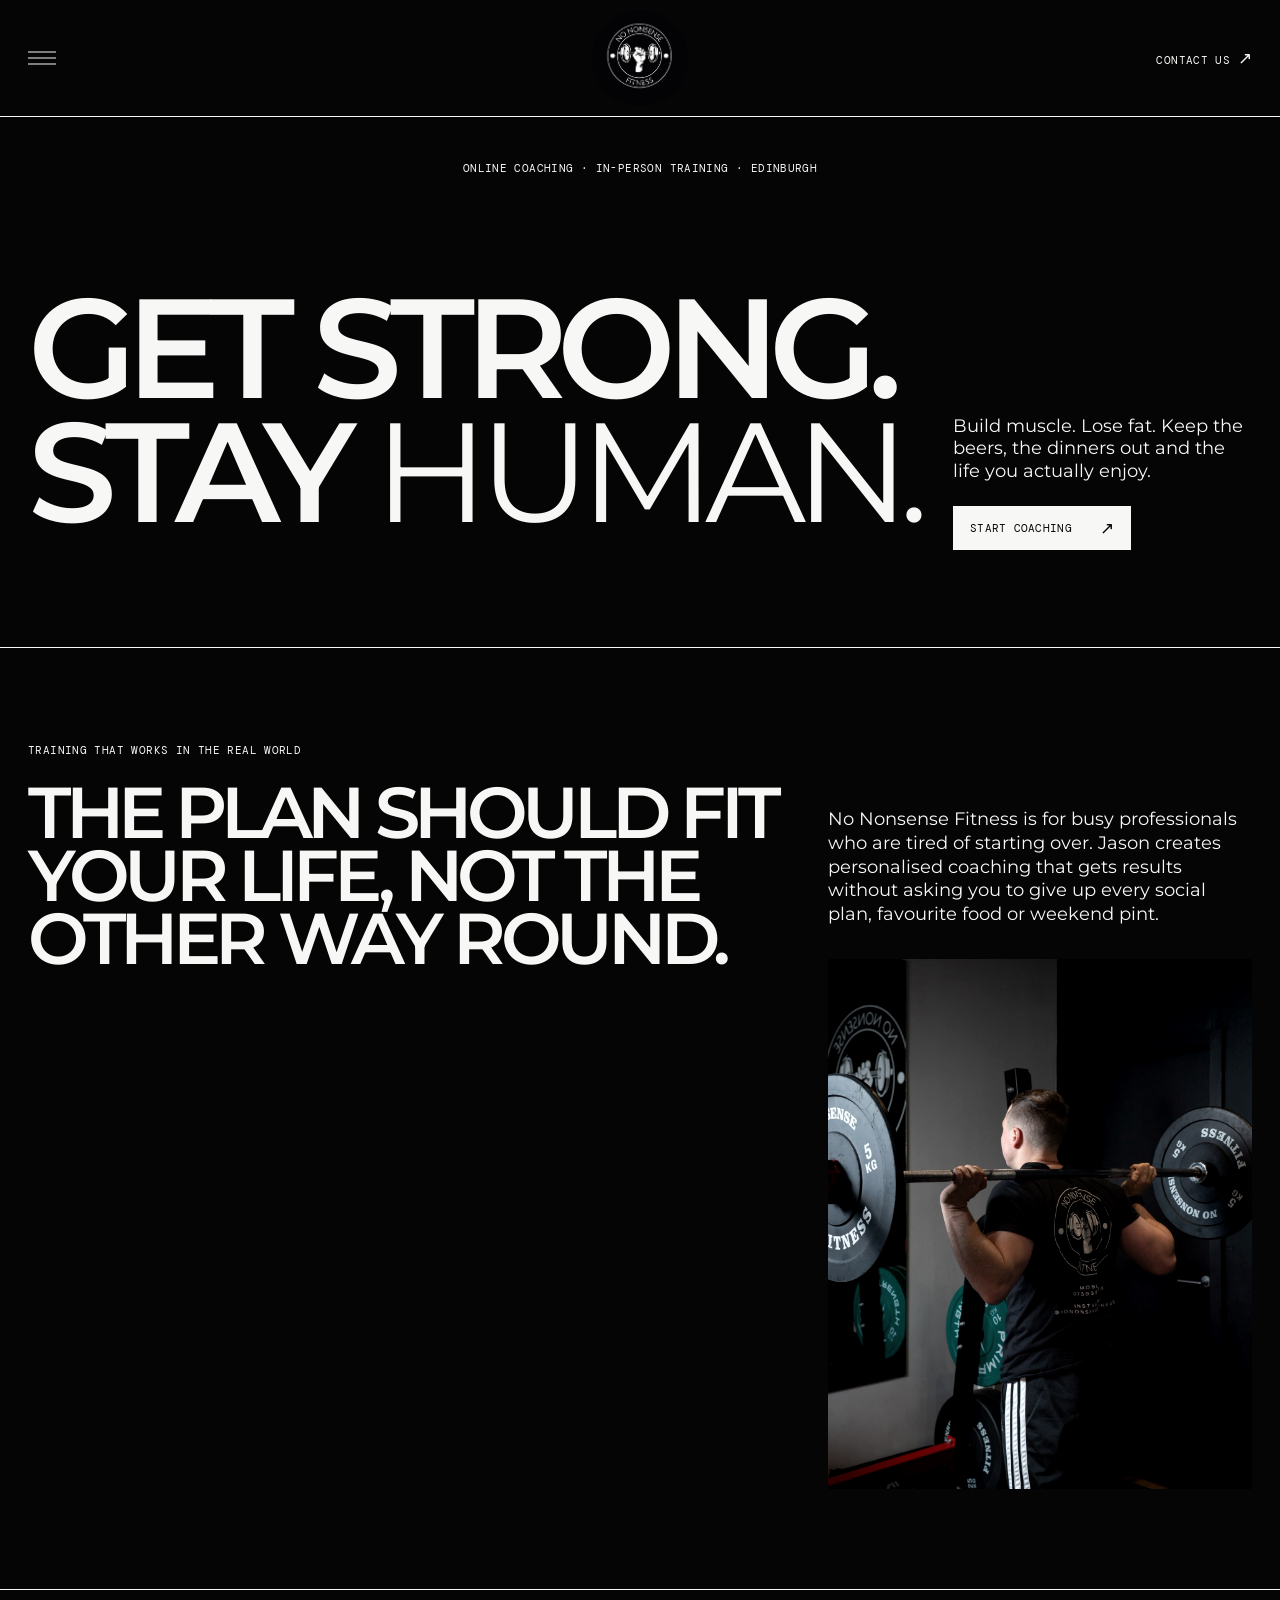
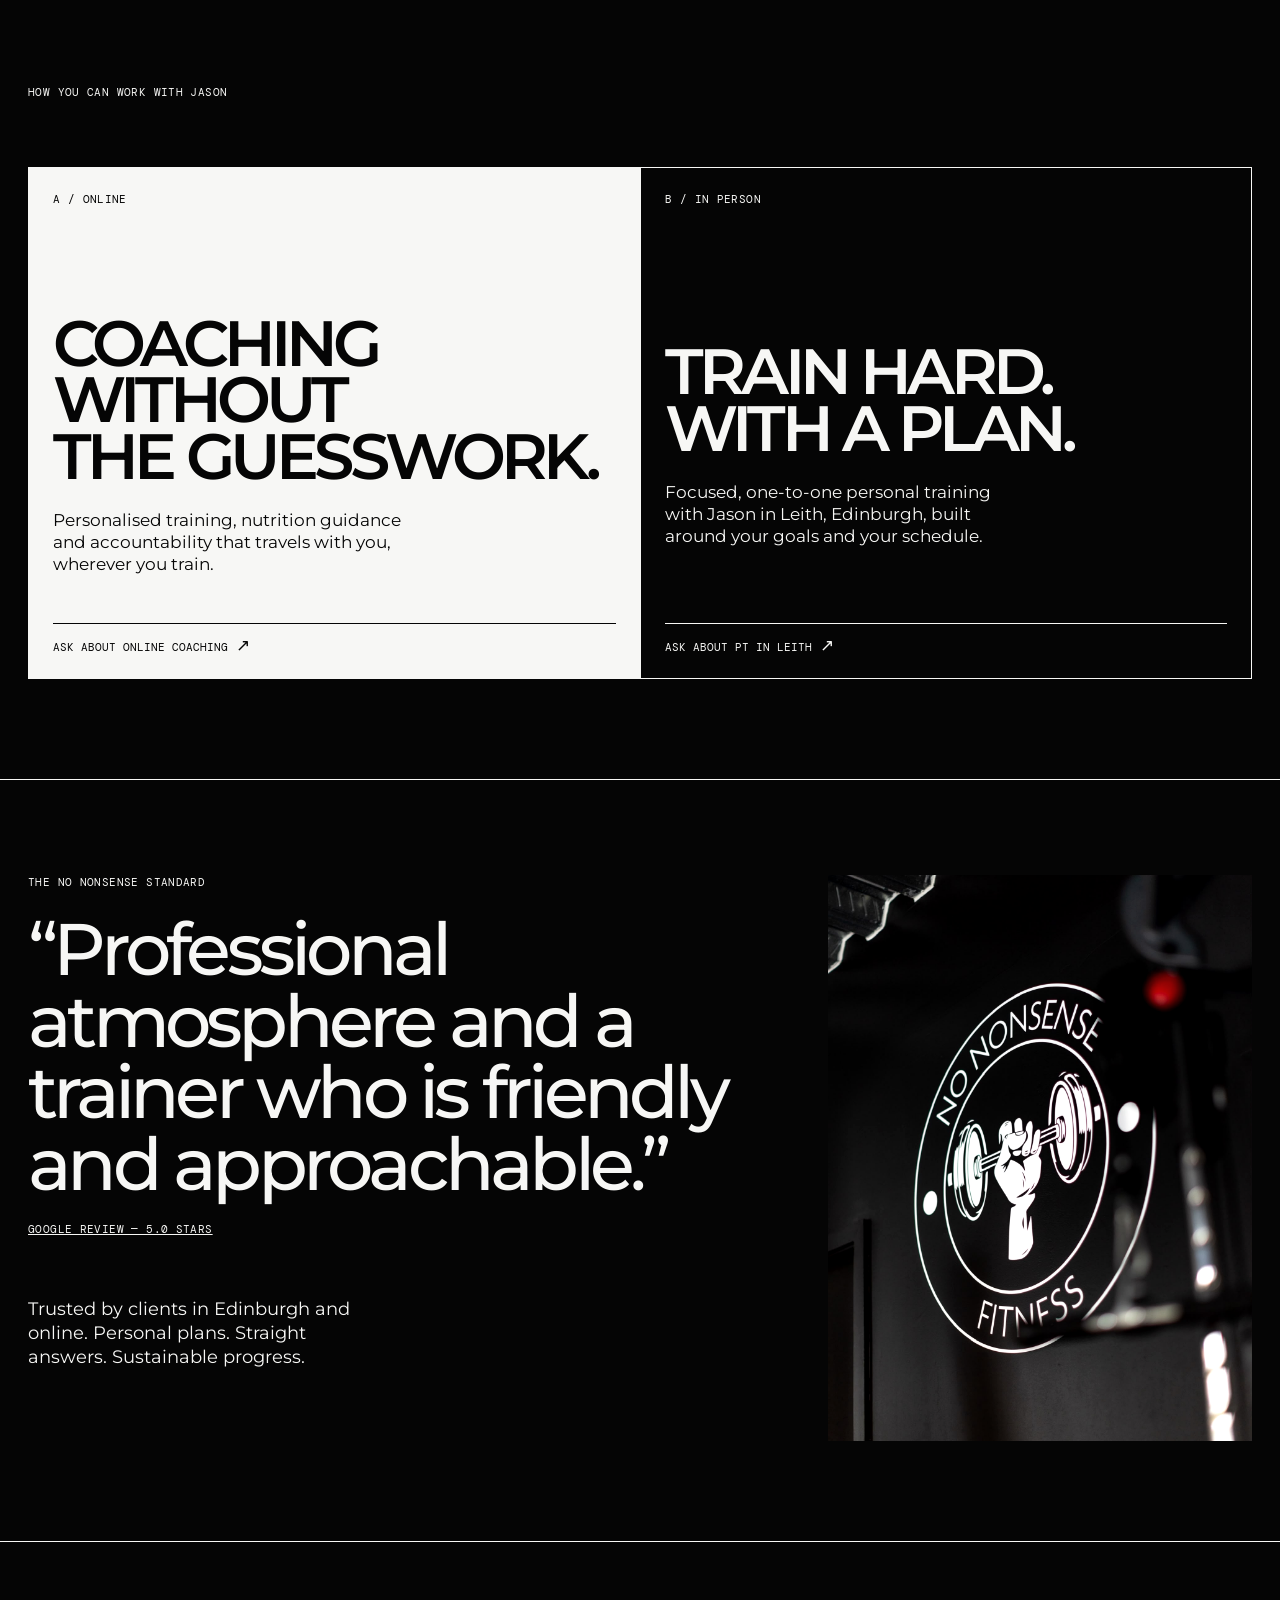
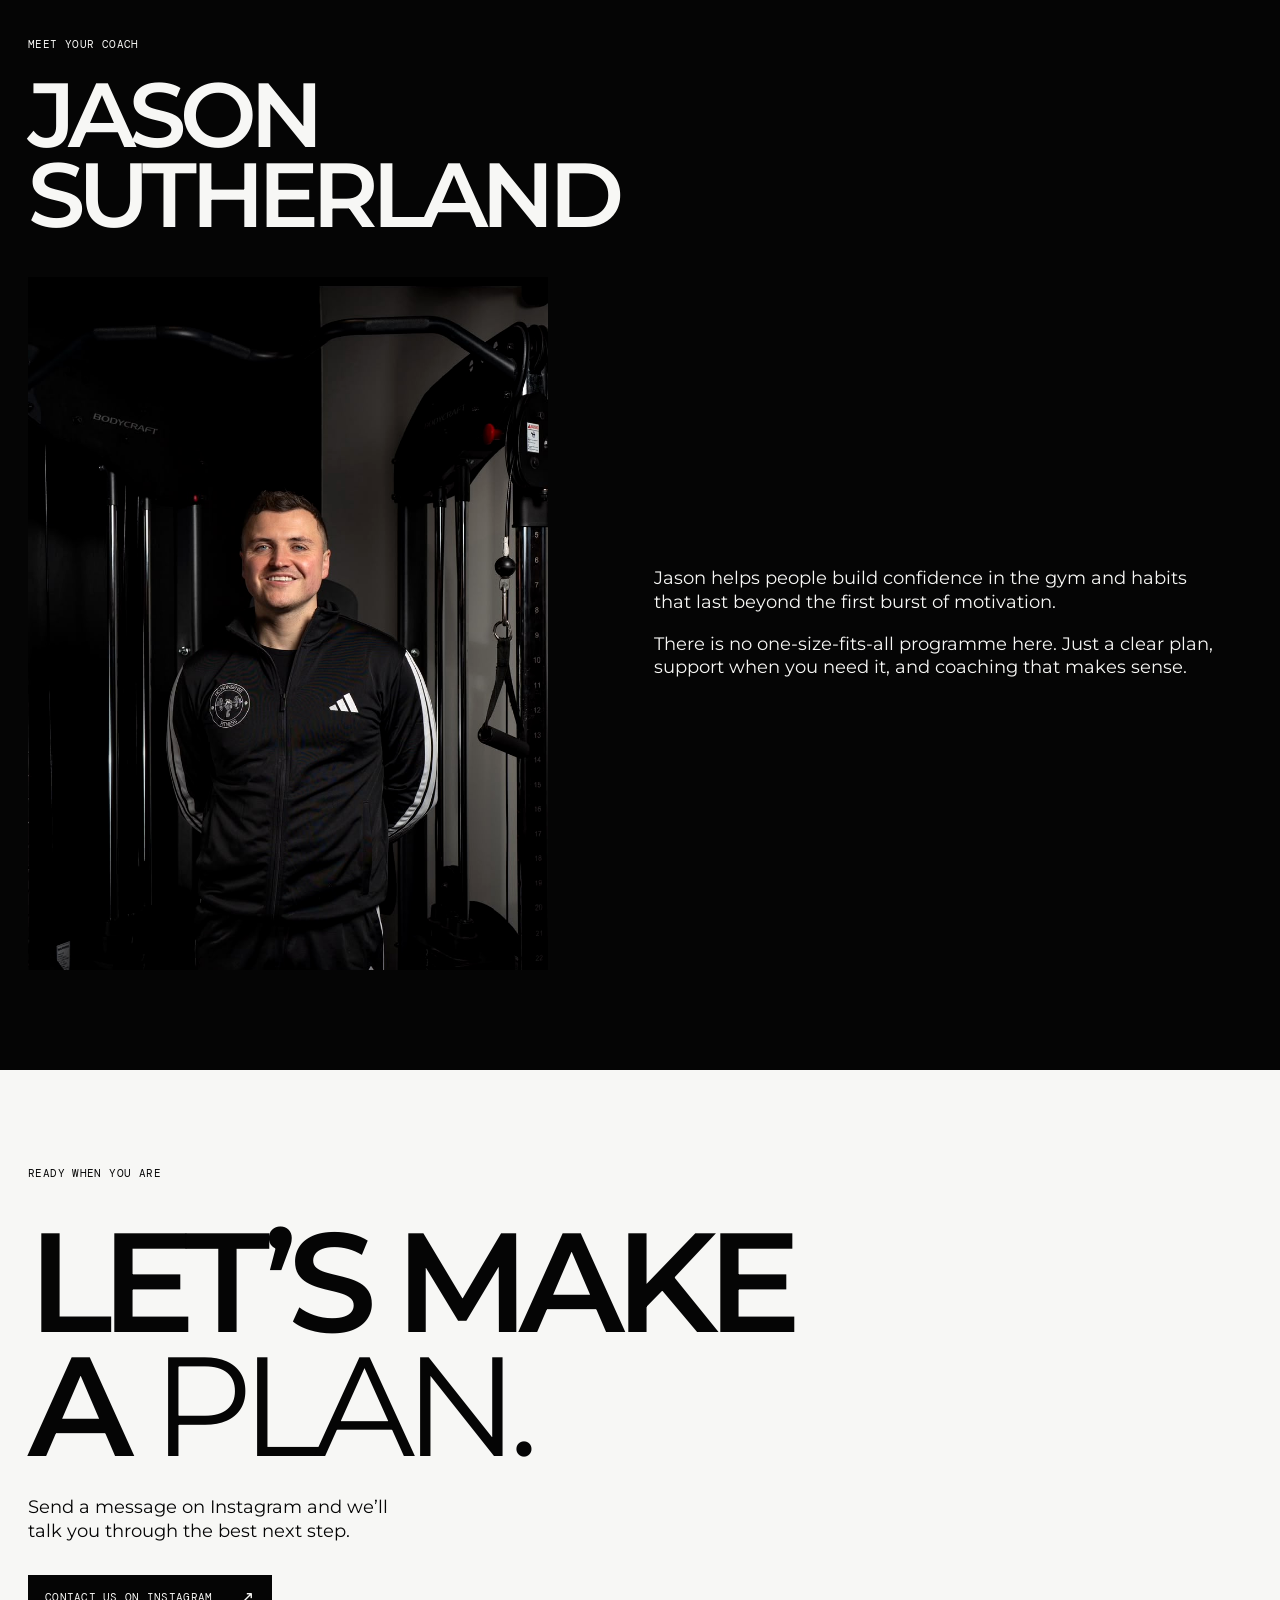
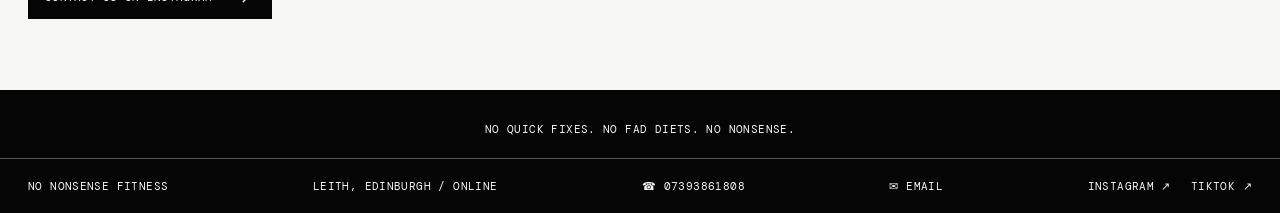
==== index.html @ 3cb7fe3d "Configure transformations page for CMS editing" ====
<!doctype html>
<html lang="en-GB">
  <head>
    <!-- Instagram handle: nononsense_fitnesss. Update each inline Instagram URL below if it ever changes. -->
    <!-- Analytics hooks: connect these data attributes in Google Tag Manager when a container is ready. -->
    <meta charset="UTF-8" />
    <meta name="viewport" content="width=device-width, initial-scale=1.0" />
    <meta
      name="description"
      content="No Nonsense Fitness — online and in-person coaching with Jason Sutherland in Leith, Edinburgh."
    />
    <title>No Nonsense Fitness | Coaching that fits your life</title>
    <link rel="canonical" href="https://doonleith.github.io/no-nonsense-fitness/" />
    <link rel="icon" type="image/jpeg" href="assets/no-nonsense-fitness-logo.jpeg" />
    <meta property="og:title" content="No Nonsense Fitness | Coaching that fits your life" />
    <meta property="og:description" content="Online and in-person coaching with Jason Sutherland in Leith, Edinburgh." />
    <meta property="og:image" content="https://doonleith.github.io/no-nonsense-fitness/assets/no-nonsense-fitness-logo.jpeg" />
    <meta property="og:type" content="website" />
    <meta property="og:url" content="https://doonleith.github.io/no-nonsense-fitness/" />
    <meta name="twitter:card" content="summary" />
    <meta name="twitter:title" content="No Nonsense Fitness | Coaching that fits your life" />
    <meta name="twitter:description" content="Online and in-person coaching with Jason Sutherland in Leith, Edinburgh." />
    <meta name="twitter:image" content="https://doonleith.github.io/no-nonsense-fitness/assets/no-nonsense-fitness-logo.jpeg" />
    <link rel="preconnect" href="https://fonts.googleapis.com" />
    <link rel="preconnect" href="https://fonts.gstatic.com" crossorigin />
    <link href="https://fonts.googleapis.com/css2?family=DM+Mono&amp;family=Montserrat:wght@400;500;600&amp;display=swap" rel="stylesheet" />
    <link rel="stylesheet" href="styles.css?v=20260912-2" />
    <script type="application/ld+json">
      {
        "@context": "https://schema.org",
        "@type": "LocalBusiness",
        "name": "No Nonsense Fitness",
        "description": "Online and in-person personal training with Jason Sutherland.",
        "url": "https://doonleith.github.io/no-nonsense-fitness/",
        "image": "https://doonleith.github.io/no-nonsense-fitness/assets/no-nonsense-fitness-logo.jpeg",
        "telephone": "+447393861808",
        "email": "nononsensefitness@outlook.com",
        "address": {
          "@type": "PostalAddress",
          "addressLocality": "Leith",
          "addressRegion": "Edinburgh",
          "addressCountry": "GB"
        },
        "sameAs": [
          "https://www.instagram.com/nononsense_fitnesss/",
          "https://www.tiktok.com/@nononsense_fitnesss"
        ]
      }
    </script>
  </head>
  <body>
    <a class="skip-link" href="#top">Skip to content</a>
    <header class="site-header">
      <details class="site-menu">
        <summary aria-label="Open navigation"><span></span><span></span><span></span></summary>
        <nav class="menu-panel" aria-label="Main navigation">
          <a href="transformations/">TRANSFORMATIONS</a>
        </nav>
      </details>
      <a class="brand" href="#top" aria-label="No Nonsense Fitness home">
        <img src="assets/no-nonsense-fitness-logo.jpeg" alt="No Nonsense Fitness" width="3159" height="3159" />
      </a>
      <a class="header-link" href="https://ig.me/m/nononsense_fitnesss" target="_blank" rel="noreferrer" data-analytics-event="instagram_dm_click" data-analytics-location="header"><span class="editable" data-editable="source" data-path="/index.html" data-key="header-cta-label">CONTACT US</span> <span aria-hidden="true">↗</span></a>
    </header>

    <main id="top">
      <section class="hero section-shell">
        <p class="eyebrow editable" data-editable="source" data-path="/index.html" data-key="hero-eyebrow">ONLINE COACHING · IN-PERSON TRAINING · EDINBURGH</p>
        <div class="hero-copy">
          <h1 class="editable" data-editable="source" data-path="/index.html" data-key="hero-headline">GET STRONG.<br />STAY <em>HUMAN.</em></h1>
          <div class="hero-side">
            <p class="editable" data-editable="source" data-path="/index.html" data-key="hero-supporting-copy">Build muscle. Lose fat. Keep the beers, the dinners out and the life you actually enjoy.</p>
            <a class="button button-dark editable" href="https://ig.me/m/nononsense_fitnesss" target="_blank" rel="noreferrer" data-analytics-event="instagram_dm_click" data-analytics-location="hero" data-editable="source" data-path="/index.html" data-key="hero-cta-label">START COACHING</a>
          </div>
        </div>
      </section>

      <section class="intro section-shell section-rule">
        <div>
          <p class="overline editable" data-editable="source" data-path="/index.html" data-key="intro-overline">TRAINING THAT WORKS IN THE REAL WORLD</p>
          <h2 class="editable" data-editable="source" data-path="/index.html" data-key="intro-heading">THE PLAN SHOULD FIT<br />YOUR LIFE, NOT<span class="desktop-only"> THE<br /></span><span class="mobile-line-break" aria-hidden="true"></span><span class="mobile-only">THE </span>OTHER<span class="mobile-line-break" aria-hidden="true"></span> WAY ROUND.</h2>
        </div>
        <div class="intro-copy">
          <p class="body-copy editable" data-editable="source" data-path="/index.html" data-key="intro-copy">No Nonsense Fitness is for busy professionals who are tired of starting over. Jason creates personalised coaching that gets results without asking you to give up every social plan, favourite food or weekend pint.</p>
          <figure class="intro-photo">
            <img src="assets/jason-back-squat.jpeg" alt="Jason preparing for a barbell back squat" width="1366" height="2048" loading="lazy" />
          </figure>
        </div>
      </section>

      <section class="services section-shell section-rule">
        <div class="services-header">
          <p class="overline editable" data-editable="source" data-path="/index.html" data-key="services-overline">HOW YOU CAN WORK WITH JASON</p>
        </div>
        <div class="service-grid">
          <article class="service-card service-card-dark">
            <p class="service-index editable" data-editable="source" data-path="/index.html" data-key="online-service-index">A / ONLINE</p>
            <h3 class="editable" data-editable="source" data-path="/index.html" data-key="online-service-heading">COACHING<br />WITHOUT<br />THE GUESSWORK.</h3>
            <p class="editable" data-editable="source" data-path="/index.html" data-key="online-coaching-copy">Personalised training, nutrition guidance and accountability that travels with you, wherever you train.</p>
            <a href="https://ig.me/m/nononsense_fitnesss" target="_blank" rel="noreferrer" data-analytics-event="instagram_dm_click" data-analytics-location="online_service"><span class="editable" data-editable="source" data-path="/index.html" data-key="online-service-cta-label">ASK ABOUT ONLINE COACHING</span> <span aria-hidden="true">↗</span></a>
          </article>
          <article class="service-card">
            <p class="service-index editable" data-editable="source" data-path="/index.html" data-key="in-person-service-index">B / IN PERSON</p>
            <h3 class="editable" data-editable="source" data-path="/index.html" data-key="in-person-service-heading">TRAIN HARD.<br />WITH A PLAN.</h3>
            <p class="editable" data-editable="source" data-path="/index.html" data-key="in-person-training-copy">Focused, one-to-one personal training with Jason in Leith, Edinburgh, built around your goals and your schedule.</p>
            <a href="https://ig.me/m/nononsense_fitnesss" target="_blank" rel="noreferrer" data-analytics-event="instagram_dm_click" data-analytics-location="in_person_service"><span class="editable" data-editable="source" data-path="/index.html" data-key="in-person-service-cta-label">ASK ABOUT PT IN LEITH</span> <span aria-hidden="true">↗</span></a>
          </article>
        </div>
      </section>

      <section class="proof section-shell section-rule">
        <div class="proof-content">
          <p class="overline editable" data-editable="source" data-path="/index.html" data-key="proof-overline">THE NO NONSENSE STANDARD</p>
          <blockquote class="editable" data-editable="source" data-path="/index.html" data-key="testimonial" cite="https://www.google.com/maps?cid=11181079138888969406">“Professional atmosphere and a trainer who is friendly and approachable.”</blockquote>
          <p class="review-source"><a href="https://www.google.com/maps?cid=11181079138888969406" target="_blank" rel="noopener noreferrer" aria-label="Read all No Nonsense Fitness reviews on Google" data-analytics-event="google_review_click" data-analytics-location="testimonial"><span class="editable" data-editable="source" data-path="/index.html" data-key="review-source-label">GOOGLE REVIEW &mdash; 5.0 STARS</span></a></p>
          <p class="proof-note editable" data-editable="source" data-path="/index.html" data-key="proof-note">Trusted by clients in Edinburgh and online. Personal plans. Straight answers. Sustainable progress.</p>
        </div>
        <figure class="proof-photo">
          <img src="assets/no-nonsense-gym-logo.jpeg" alt="No Nonsense Fitness logo inside the gym" width="1366" height="2048" loading="lazy" />
        </figure>
      </section>

      <section class="about section-shell section-rule">
        <div class="about-title">
          <p class="overline editable" data-editable="source" data-path="/index.html" data-key="about-overline">MEET YOUR COACH</p>
          <h2 class="editable" data-editable="source" data-path="/index.html" data-key="about-heading">JASON<br />SUTHERLAND</h2>
        </div>
        <figure class="about-photo">
          <img src="assets/jason-sutherland.jpeg" alt="Jason Sutherland at No Nonsense Fitness" width="944" height="2048" loading="lazy" />
        </figure>
        <div class="about-copy">
          <p class="editable" data-editable="source" data-path="/index.html" data-key="about-intro">Jason helps people build confidence in the gym and habits that last beyond the first burst of motivation.</p>
          <p class="editable" data-editable="source" data-path="/index.html" data-key="about-detail">There is no one-size-fits-all programme here. Just a clear plan, support when you need it, and coaching that makes sense.</p>
        </div>
      </section>

      <section class="cta section-shell section-rule">
        <p class="overline editable" data-editable="source" data-path="/index.html" data-key="cta-overline">READY WHEN YOU ARE</p>
        <h2 class="editable" data-editable="source" data-path="/index.html" data-key="cta-heading">LET’S MAKE<br />A <em>PLAN.</em></h2>
        <p class="editable" data-editable="source" data-path="/index.html" data-key="cta-copy">Send a message on Instagram and we’ll talk you through the best next step.</p>
        <a class="button button-light editable" href="https://ig.me/m/nononsense_fitnesss" target="_blank" rel="noreferrer" data-analytics-event="instagram_dm_click" data-analytics-location="final_cta" data-editable="source" data-path="/index.html" data-key="final-cta-label">CONTACT US ON INSTAGRAM</a>
      </section>
      <div class="page-signoff section-shell editable" data-editable="source" data-path="/index.html" data-key="page-signoff">NO QUICK FIXES. NO FAD DIETS. NO NONSENSE.</div>
    </main>

    <footer class="site-footer">
      <p class="editable" data-editable="source" data-path="/index.html" data-key="footer-business-name">NO NONSENSE FITNESS</p>
      <p class="editable" data-editable="source" data-path="/index.html" data-key="footer-location">LEITH, EDINBURGH / ONLINE</p>
      <div class="footer-contact">
        <a href="tel:+447393861808" aria-label="Call No Nonsense Fitness on 07393861808" data-analytics-event="phone_click" data-analytics-location="footer"><span aria-hidden="true">☎</span> 07393861808</a>
      </div>
      <div class="footer-email">
        <a href="mailto:nononsensefitness@outlook.com" aria-label="Email No Nonsense Fitness" data-analytics-event="email_click" data-analytics-location="footer"><span aria-hidden="true">✉</span> <span class="editable" data-editable="source" data-path="/index.html" data-key="footer-email-label">EMAIL</span></a>
      </div>
      <div class="footer-socials">
        <a href="https://www.instagram.com/nononsense_fitnesss/" target="_blank" rel="noreferrer" data-analytics-event="instagram_profile_click" data-analytics-location="footer">INSTAGRAM ↗</a>
        <a href="https://www.tiktok.com/@nononsense_fitnesss" target="_blank" rel="noreferrer" data-analytics-event="tiktok_profile_click" data-analytics-location="footer">TIKTOK ↗</a>
      </div>
    </footer>
  </body>
</html>
---- styles.css ----
:root { --ink: #050505; --paper: #f7f7f5; --accent: #dfff43; }
* { box-sizing: border-box; }
html { scroll-behavior: smooth; }
body { margin: 0; background: var(--ink); color: var(--paper); font-family: "Montserrat", Arial, sans-serif; -webkit-user-select: none; user-select: none; }
a { color: inherit; }
a:focus-visible, .button:focus-visible { outline: 3px solid var(--accent); outline-offset: 4px; }
.service-card-dark a:focus-visible, .cta .button:focus-visible { outline-color: var(--ink); }
.skip-link { position: absolute; z-index: 10; top: 12px; left: 12px; padding: 12px 16px; background: var(--paper); color: var(--ink); font-family: "DM Mono", monospace; font-size: 12px; text-decoration: none; transform: translateY(-180%); }
.skip-link:focus-visible { transform: translateY(0); outline-offset: 3px; }
.site-header { position: sticky; top: 0; z-index: 10; display: flex; align-items: center; justify-content: flex-end; min-height: 117px; padding: 10px 28px; background: var(--ink); border-bottom: 1px solid var(--paper); }
.brand { position: absolute; left: 50%; display: block; width: 96px; height: 96px; overflow: hidden; border-radius: 50%; background: var(--ink); text-decoration: none; transform: translateX(-50%); }
.brand img { display: block; width: 100%; height: 100%; object-fit: cover; }
.site-menu { position: absolute; top: 50%; left: 28px; z-index: 1; transform: translateY(-50%); }
.site-menu summary { display: grid; width: 28px; gap: 5px; cursor: pointer; list-style: none; }
.site-menu summary::-webkit-details-marker { display: none; }
.site-menu summary span { display: block; width: 28px; height: 1px; background: var(--paper); transition: transform .2s ease, opacity .2s ease; }
.site-menu[open] summary span:first-child { transform: translateY(6px) rotate(45deg); }
.site-menu[open] summary span:nth-child(2) { opacity: 0; }
.site-menu[open] summary span:last-child { transform: translateY(-6px) rotate(-45deg); }
.menu-panel { position: absolute; top: calc(100% + 16px); left: 0; min-width: 194px; padding: 16px; border: 1px solid var(--paper); background: var(--ink); }
.menu-panel a { display: block; font-family: "DM Mono", monospace; font-size: 11px; letter-spacing: .035em; text-decoration: none; }
.header-link, .overline, .eyebrow, .service-index, .review-source, .page-signoff, .site-footer { font-family: "DM Mono", monospace; font-size: 11px; letter-spacing: .035em; }
.header-link { text-decoration: none; padding-top: 4px; }
.header-link span[aria-hidden="true"], .service-card a span[aria-hidden="true"] { font-size: 17px; line-height: 0; }
.section-shell { padding-left: 28px; padding-right: 28px; }
.hero { min-height: clamp(430px, 48vh, 600px); display: flex; flex-direction: column; justify-content: space-between; padding-top: 30px; padding-bottom: 22px; }
.eyebrow { margin: 0; text-align: center; }
h1, h2, h3, p { margin-top: 0; }
h1, h2, h3 { font-weight: 600; letter-spacing: -.075em; line-height: .88; }
h1 { font-size: clamp(64px, 11vw, 168px); margin: 58px 0 28px; }
em { font-family: inherit; font-style: normal; font-weight: 400; letter-spacing: -.075em; }
.hero-copy { display: grid; grid-template-columns: minmax(0, 1.5fr) minmax(230px, .5fr); gap: 28px; align-items: end; }
.hero-side { padding-bottom: 12px; }
.hero-side p { font-size: 18px; line-height: 1.25; max-width: 330px; margin-bottom: 24px; }
.mobile-only, .mobile-line-break { display: none; }
.button { display: inline-flex; gap: 28px; align-items: center; justify-content: space-between; padding: 15px 17px; font-family: "DM Mono", monospace; font-size: 11px; letter-spacing: .025em; text-decoration: none; transition: transform .2s ease, background .2s ease, opacity .2s ease; }
.button::after { content: "↗"; font-size: 17px; line-height: 0; }
.button:hover { transform: translate(-3px,-3px); }
.button:active { transform: translate(-1px,-1px); opacity: .88; }
.button-dark { background: var(--paper); color: var(--ink); }
.page-signoff { padding-top: 32px; padding-bottom: 22px; border-top: 1px solid var(--paper); text-align: center; }
.section-rule { border-top: 1px solid var(--paper); }
.transformations-hero { padding-top: 92px; padding-bottom: 96px; border-bottom: 1px solid var(--paper); }
.transformations-hero h1 { margin: 0 0 30px; }
.transformations-hero > p:last-child { max-width: 510px; margin-bottom: 0; font-size: 18px; line-height: 1.32; }
.transformations-list { padding-top: 0; padding-bottom: 100px; }
.transformation-card { display: grid; grid-template-columns: minmax(240px, .6fr) minmax(0, 1.4fr); gap: clamp(28px, 6vw, 110px); padding: 74px 0; border-bottom: 1px solid var(--paper); }
.transformation-card:last-child { border-bottom: 0; }
.transformation-copy h2 { font-size: clamp(42px, 5.4vw, 78px); margin-bottom: 26px; }
.transformation-copy > p:last-child { max-width: 300px; margin-bottom: 0; font-size: 17px; line-height: 1.32; }
.comparison-grid { display: grid; grid-template-columns: 1fr 1fr; gap: 18px; }
.comparison-photo { margin: 0; }
.photo-placeholder { display: grid; min-height: 360px; aspect-ratio: 3 / 4; place-items: center; border: 1px solid var(--paper); background: #111; color: var(--paper); font-family: "DM Mono", monospace; font-size: 11px; letter-spacing: .035em; }
.comparison-photo figcaption { margin-top: 10px; font-family: "DM Mono", monospace; font-size: 11px; letter-spacing: .035em; }
.intro, .proof, .about { display: grid; grid-template-columns: minmax(0, 1fr) minmax(220px, .55fr); gap: 28px; padding-top: 95px; padding-bottom: 100px; }
.overline { margin-bottom: 24px; }
h2 { font-size: clamp(44px, 7.1vw, 105px); margin-bottom: 0; }
.body-copy, .about-copy p, .proof-note { font-size: 18px; line-height: 1.32; margin: 0; align-self: end; }
.services { padding-top: 95px; padding-bottom: 100px; }
.services-header { display: grid; grid-template-columns: 1fr; }
.service-grid { display: grid; grid-template-columns: 1fr 1fr; margin-top: 44px; border: 1px solid var(--paper); }
.service-card { min-height: 510px; padding: 24px; display: flex; flex-direction: column; }
.service-card + .service-card { border-left: 1px solid var(--paper); }
.service-card-dark { background: var(--paper); color: var(--ink); }
.service-index { margin-bottom: auto; }
.service-card h3 { font-size: clamp(43px, 5vw, 76px); margin: 78px 0 25px; }
.service-card p:not(.service-index) { max-width: 365px; font-size: 17px; line-height: 1.3; }
.service-card a { margin-top: auto; font-family: "DM Mono", monospace; font-size: 11px; display: flex; align-items: flex-end; justify-content: flex-start; gap: 8px; text-decoration: none; border-top: 1px solid currentColor; padding-top: 13px; }
.service-card a span[aria-hidden="true"] { line-height: 1; }
.intro-copy { align-self: end; }
.intro-photo { width: min(100%, 430px); margin: 32px 0 0; aspect-ratio: 4 / 5; overflow: hidden; background: #111; }
.intro-photo img { display: block; width: 100%; height: 100%; object-fit: cover; filter: contrast(1.05) saturate(.88); }
.proof-content { grid-column: 1; max-width: 700px; }
.proof-photo { grid-column: 2; align-self: end; margin: 0; aspect-ratio: 3 / 4; overflow: hidden; background: #111; }
.proof-photo img { display: block; width: 100%; height: 100%; object-fit: cover; object-position: 45% center; filter: contrast(1.08) saturate(.9); }
blockquote { font-size: clamp(36px, 5.7vw, 86px); font-weight: 500; letter-spacing: -.065em; line-height: .98; margin: 0 0 23px; }
.review-source { margin-bottom: 62px; }
.proof-note { max-width: 360px; }
.about { grid-template-columns: minmax(0, 1.2fr) minmax(220px, .5fr); row-gap: 42px; }
.about-title { grid-column: 1 / -1; }
.about-photo { grid-column: 1; margin: 0; max-width: 430px; aspect-ratio: 3 / 4; overflow: hidden; background: #111; }
.about-photo img { display: block; width: 100%; height: 100%; object-fit: cover; object-position: center 38%; filter: contrast(1.04); }
.about-copy { grid-column: 2; align-self: center; }
.about-copy p + p { margin-top: 18px; }
.cta { background: var(--paper); color: var(--ink); padding-top: 95px; padding-bottom: 70px; }
.cta h2 { font-size: clamp(65px, 11vw, 166px); margin: 40px 0 28px; }
.cta > p:not(.overline) { max-width: 390px; font-size: 18px; line-height: 1.3; margin-bottom: 32px; }
.button-light { background: var(--ink); color: var(--paper); }
.site-footer { display: flex; flex-wrap: wrap; justify-content: space-between; gap: 8px 20px; background: var(--ink); color: var(--paper); padding: 20px 28px; border-top: 1px solid #555; }
.site-footer p { margin: 0; }.site-footer a { text-decoration: none; }.footer-contact, .footer-email, .footer-socials { display: flex; gap: 20px; }
@media (min-width: 901px) {
  .hero { min-height: clamp(530px, 58vh, 720px); padding-top: 44px; padding-bottom: 85px; }
  .intro h2 { font-size: clamp(44px, 5.6vw, 90px); }
  .intro-copy { margin-top: 65px; }
  .about { grid-template-columns: minmax(0, 1fr) minmax(360px, 1fr); }
  .about-photo { max-width: 520px; }
  .about-copy { max-width: 560px; }
}
@media (max-width: 900px) {
  .button { padding: 17px; }
}
@media (min-width: 721px) and (max-width: 900px) {
  .intro { display: block; }
  .intro-copy { margin-top: 36px; }
}
@media (max-width: 720px) {
  .site-header, .section-shell, .site-footer { padding-left: 17px; padding-right: 17px; }
  .site-menu { left: 17px; }
  .site-header { min-height: 91px; padding-top: 8px; padding-bottom: 8px; }
  .brand { width: 74px; height: 74px; }
  .hero { min-height: 0; padding-top: 22px; }
  .desktop-only { display: none; }
  .mobile-only { display: inline; }
  .mobile-line-break { display: block; }
  h1 { margin-top: 45px; }
  .hero-copy, .intro, .proof, .about { display: block; }
  .hero-side { padding-bottom: 0; }
  .hero-side p { font-size: 16px; }
  .intro, .proof, .about, .services, .cta { padding-top: 65px; padding-bottom: 66px; }
  .body-copy { margin-top: 36px; font-size: 16px; }
  .service-grid { grid-template-columns: 1fr; }
  .service-card { min-height: 440px; }
  .service-card + .service-card { border-left: 0; border-top: 1px solid var(--paper); }
  .service-card h3 { margin-top: 55px; }
  .proof-content { max-width: none; }
  .proof-photo { margin-top: 40px; width: min(100%, 360px); aspect-ratio: 4 / 5; }
  blockquote { font-size: 32px; }
  .proof-note { font-size: 16px; }
  .about-copy { margin-top: 38px; }
  .about-copy p { font-size: 16px; }
  .about-photo { margin-top: 30px; max-width: none; }
  .transformations-hero { padding-top: 64px; padding-bottom: 66px; }
  .transformations-hero h1 { margin-bottom: 26px; }
  .transformations-hero > p:last-child { font-size: 16px; }
  .transformations-list { padding-bottom: 66px; }
  .transformation-card { display: block; padding: 64px 0; }
  .transformation-copy h2 { margin-bottom: 22px; }
  .transformation-copy > p:last-child { margin-bottom: 34px; font-size: 16px; }
  .comparison-grid { gap: 10px; }
  .photo-placeholder { min-height: 220px; }
  .site-footer { display: grid; grid-template-columns: 1fr; gap: 8px; }
  .footer-contact, .footer-email, .footer-socials { flex-wrap: wrap; gap: 8px 16px; }
}
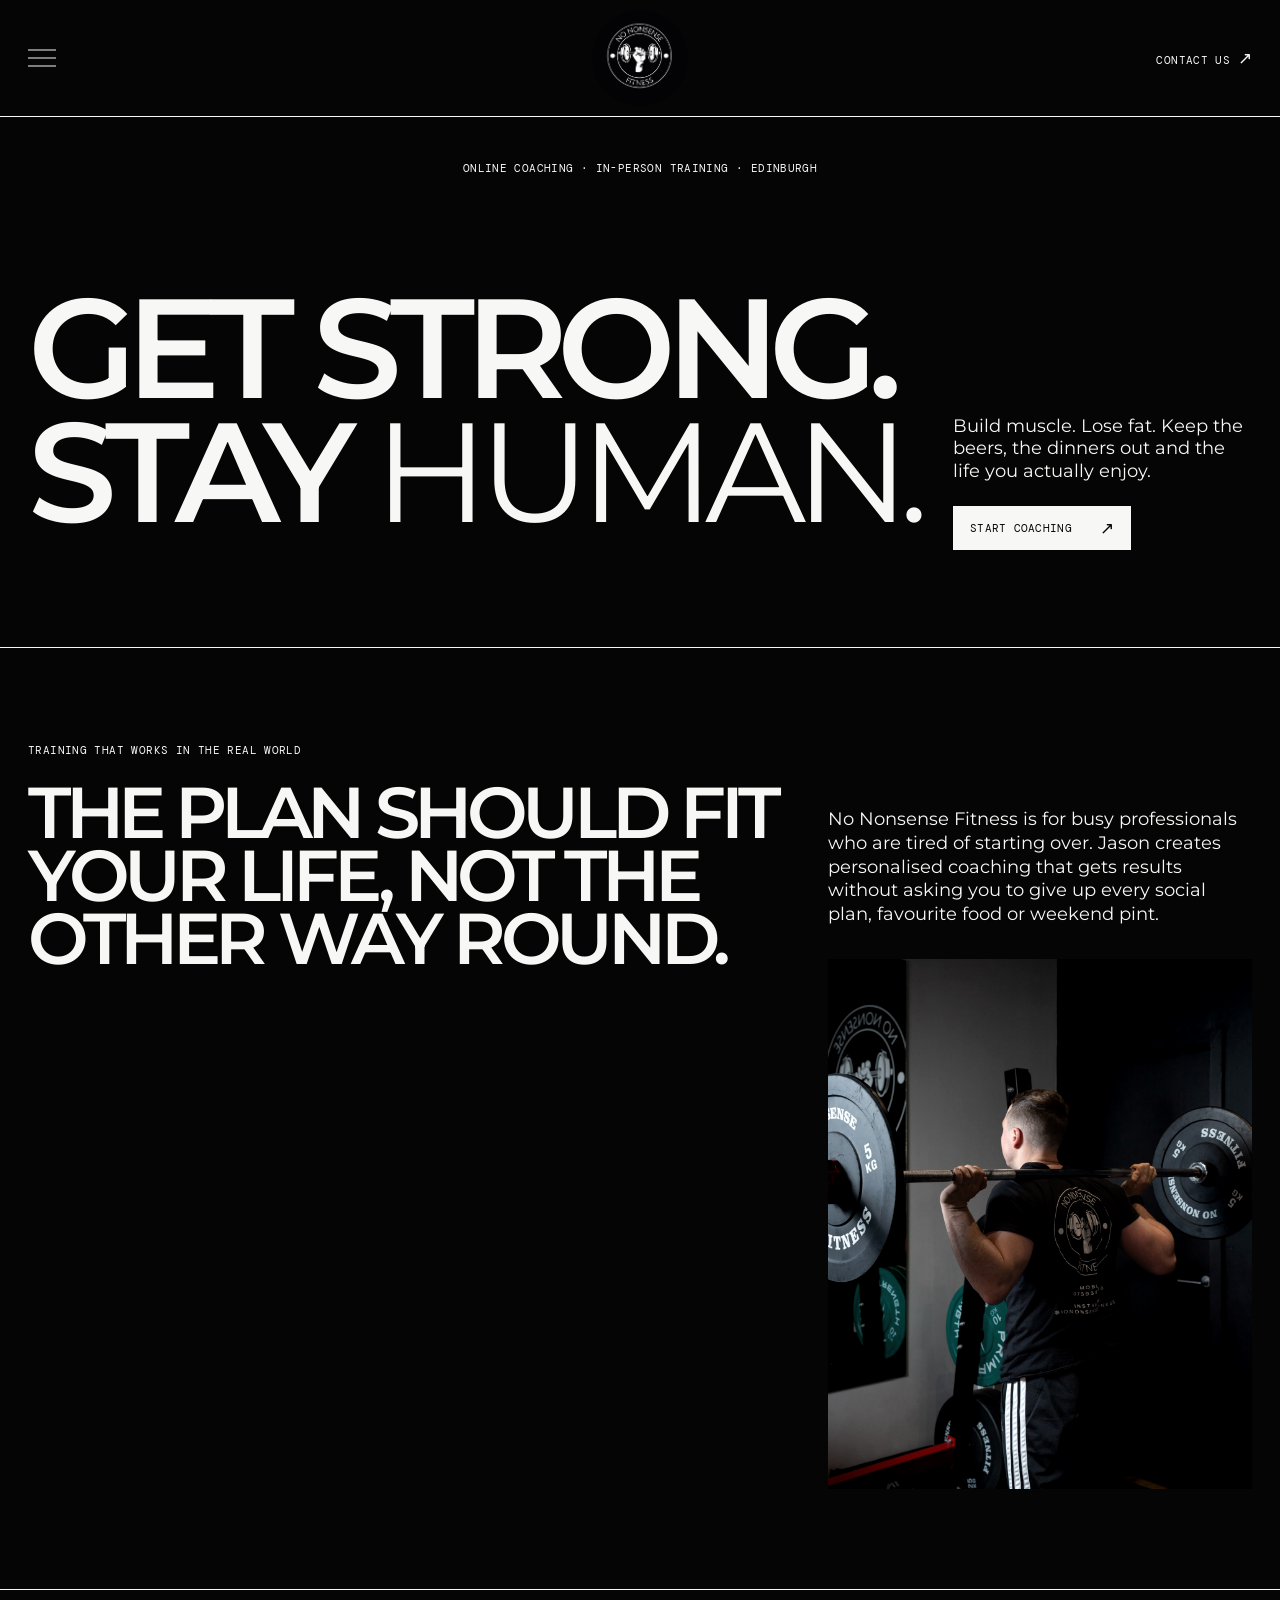
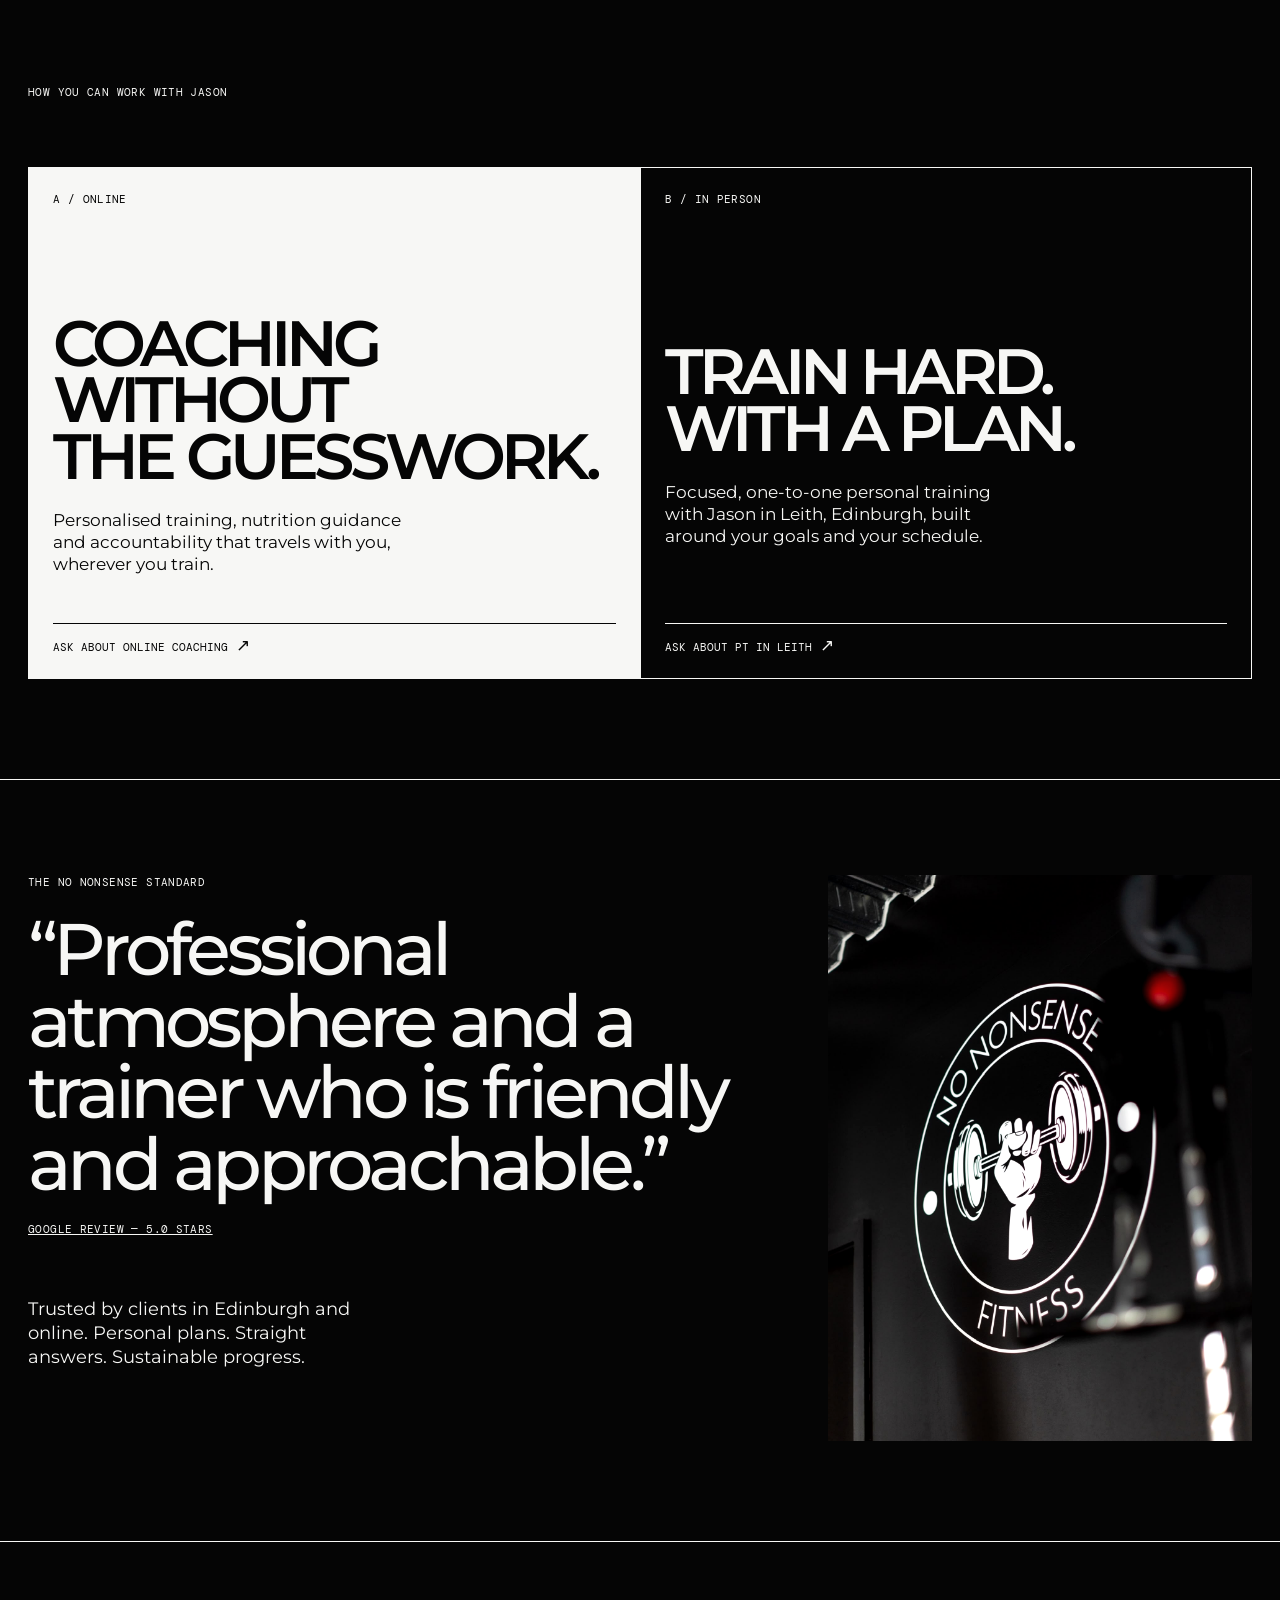
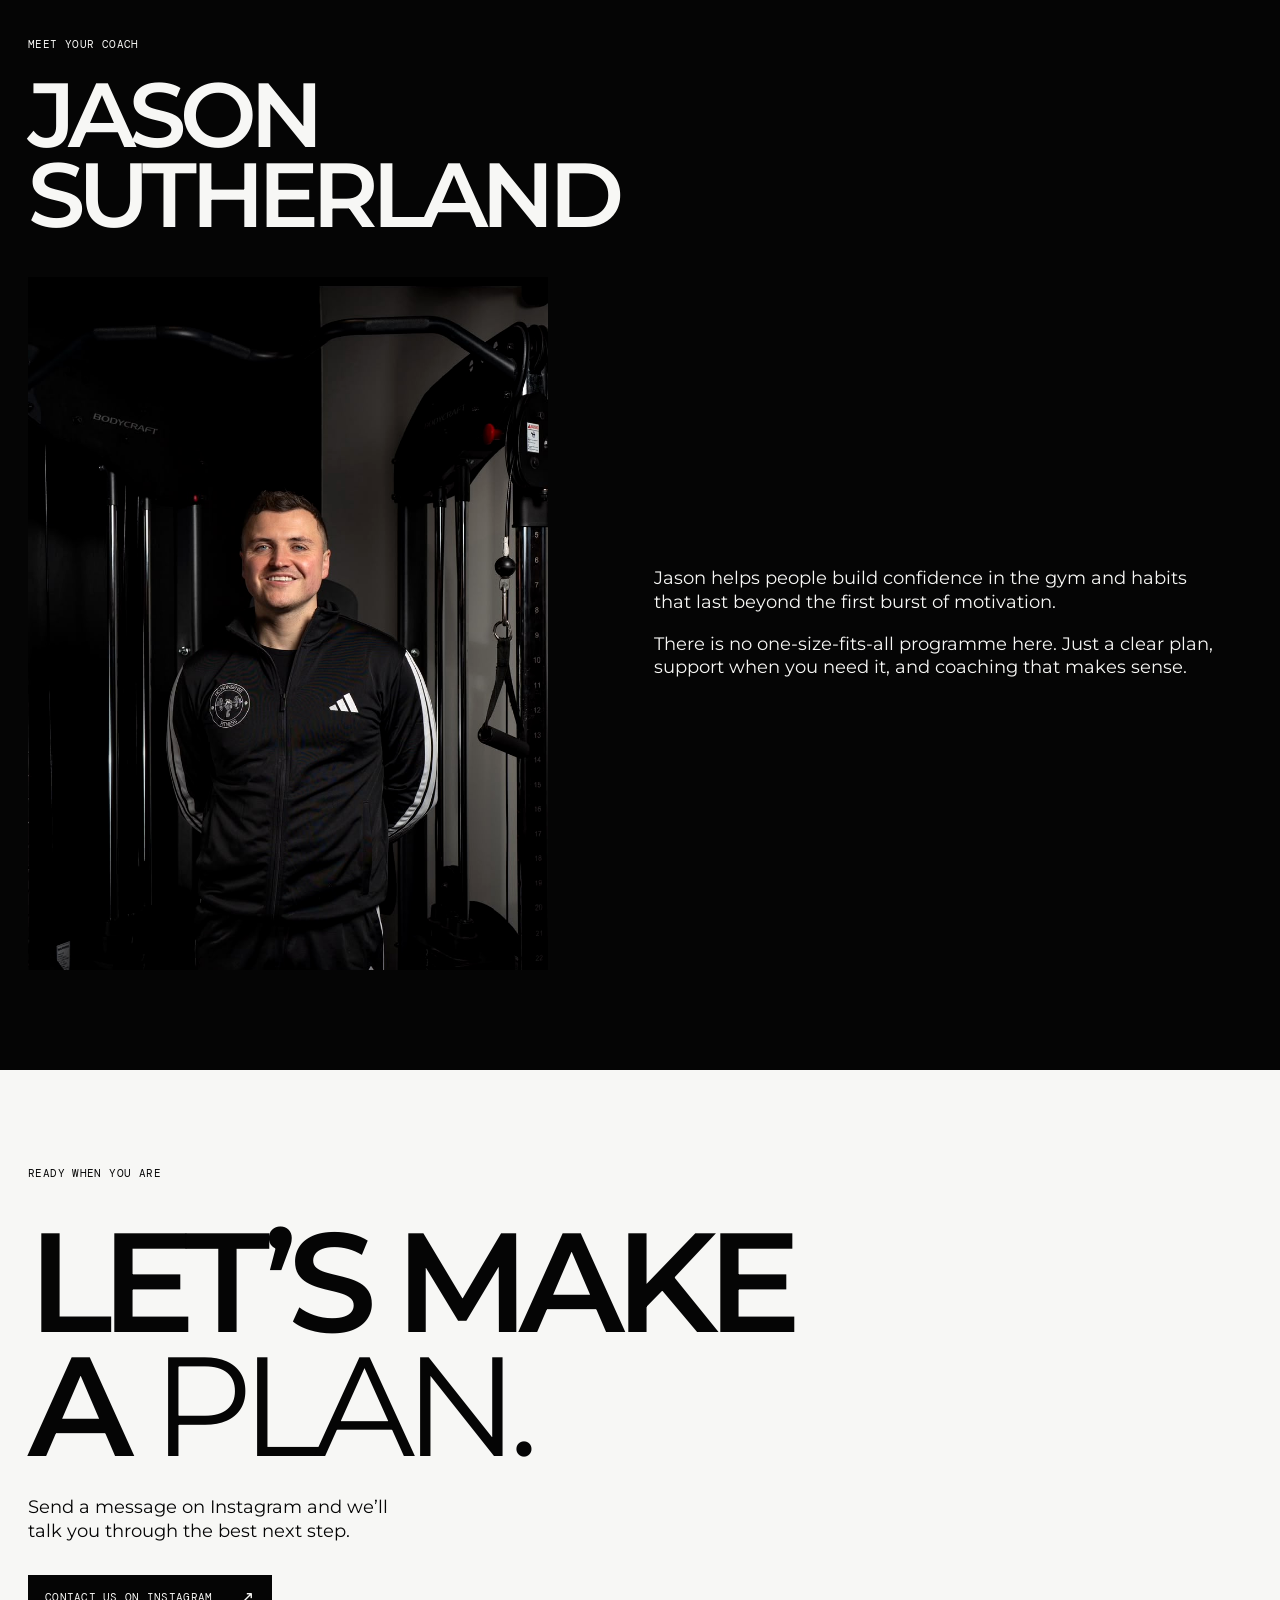
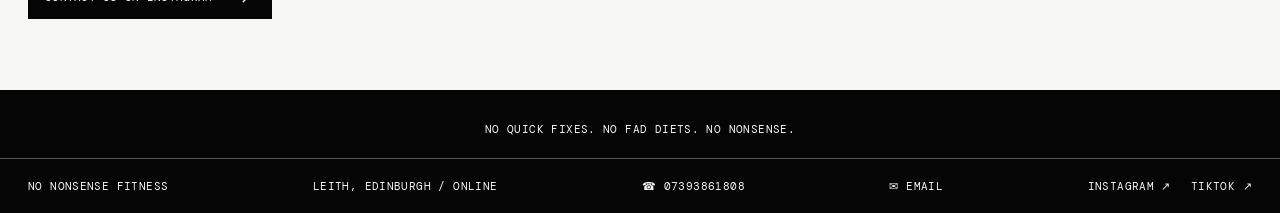
==== commit f8087e59: "Refresh menu animation stylesheet" ====
--- a/index.html
+++ b/index.html
@@ -24,7 +24,7 @@
     <link rel="preconnect" href="https://fonts.googleapis.com" />
     <link rel="preconnect" href="https://fonts.gstatic.com" crossorigin />
     <link href="https://fonts.googleapis.com/css2?family=DM+Mono&amp;family=Montserrat:wght@400;500;600&amp;display=swap" rel="stylesheet" />
-    <link rel="stylesheet" href="styles.css?v=20260912-2" />
+    <link rel="stylesheet" href="styles.css?v=20260912-3" />
     <script type="application/ld+json">
       {
         "@context": "https://schema.org",
@@ -57,7 +57,7 @@
           <a href="transformations/">TRANSFORMATIONS</a>
         </nav>
       </details>
-      <a class="brand" href="#top" aria-label="No Nonsense Fitness home">
+      <a class="brand" href="./" aria-label="No Nonsense Fitness home">
         <img src="assets/no-nonsense-fitness-logo.jpeg" alt="No Nonsense Fitness" width="3159" height="3159" />
       </a>
       <a class="header-link" href="https://ig.me/m/nononsense_fitnesss" target="_blank" rel="noreferrer" data-analytics-event="instagram_dm_click" data-analytics-location="header"><span class="editable" data-editable="source" data-path="/index.html" data-key="header-cta-label">CONTACT US</span> <span aria-hidden="true">↗</span></a>
--- a/styles.css
+++ b/styles.css
@@ -11,12 +11,18 @@
 .brand { position: absolute; left: 50%; display: block; width: 96px; height: 96px; overflow: hidden; border-radius: 50%; background: var(--ink); text-decoration: none; transform: translateX(-50%); }
 .brand img { display: block; width: 100%; height: 100%; object-fit: cover; }
 .site-menu { position: absolute; top: 50%; left: 28px; z-index: 1; transform: translateY(-50%); }
-.site-menu summary { display: grid; width: 28px; gap: 5px; cursor: pointer; list-style: none; }
+.site-menu summary { position: relative; display: block; width: 28px; height: 17px; cursor: pointer; list-style: none; }
 .site-menu summary::-webkit-details-marker { display: none; }
-.site-menu summary span { display: block; width: 28px; height: 1px; background: var(--paper); transition: transform .2s ease, opacity .2s ease; }
-.site-menu[open] summary span:first-child { transform: translateY(6px) rotate(45deg); }
-.site-menu[open] summary span:nth-child(2) { opacity: 0; }
-.site-menu[open] summary span:last-child { transform: translateY(-6px) rotate(-45deg); }
+.site-menu summary span { position: absolute; left: 0; display: block; width: 28px; height: 1px; background: var(--paper); transition: top .22s ease, left .22s ease, width .22s ease, height .22s ease, transform .22s ease; }
+.site-menu summary span:first-child { top: 0; }
+.site-menu summary span:nth-child(2) { top: 8px; }
+.site-menu summary span:last-child { top: 16px; }
+.site-menu[open] summary { animation: menu-lift .42s ease both; }
+.site-menu[open] summary span:first-child { top: 1px; width: 4px; height: 15px; }
+.site-menu[open] summary span:nth-child(2) { top: 8px; left: 4px; width: 20px; }
+.site-menu[open] summary span:last-child { top: 1px; left: 24px; width: 4px; height: 15px; }
+@keyframes menu-lift { 0%, 100% { transform: translateY(0); } 45% { transform: translateY(-3px); } }
+@media (prefers-reduced-motion: reduce) { .site-menu summary span { transition: none; } .site-menu[open] summary { animation: none; } }
 .menu-panel { position: absolute; top: calc(100% + 16px); left: 0; min-width: 194px; padding: 16px; border: 1px solid var(--paper); background: var(--ink); }
 .menu-panel a { display: block; font-family: "DM Mono", monospace; font-size: 11px; letter-spacing: .035em; text-decoration: none; }
 .header-link, .overline, .eyebrow, .service-index, .review-source, .page-signoff, .site-footer { font-family: "DM Mono", monospace; font-size: 11px; letter-spacing: .035em; }
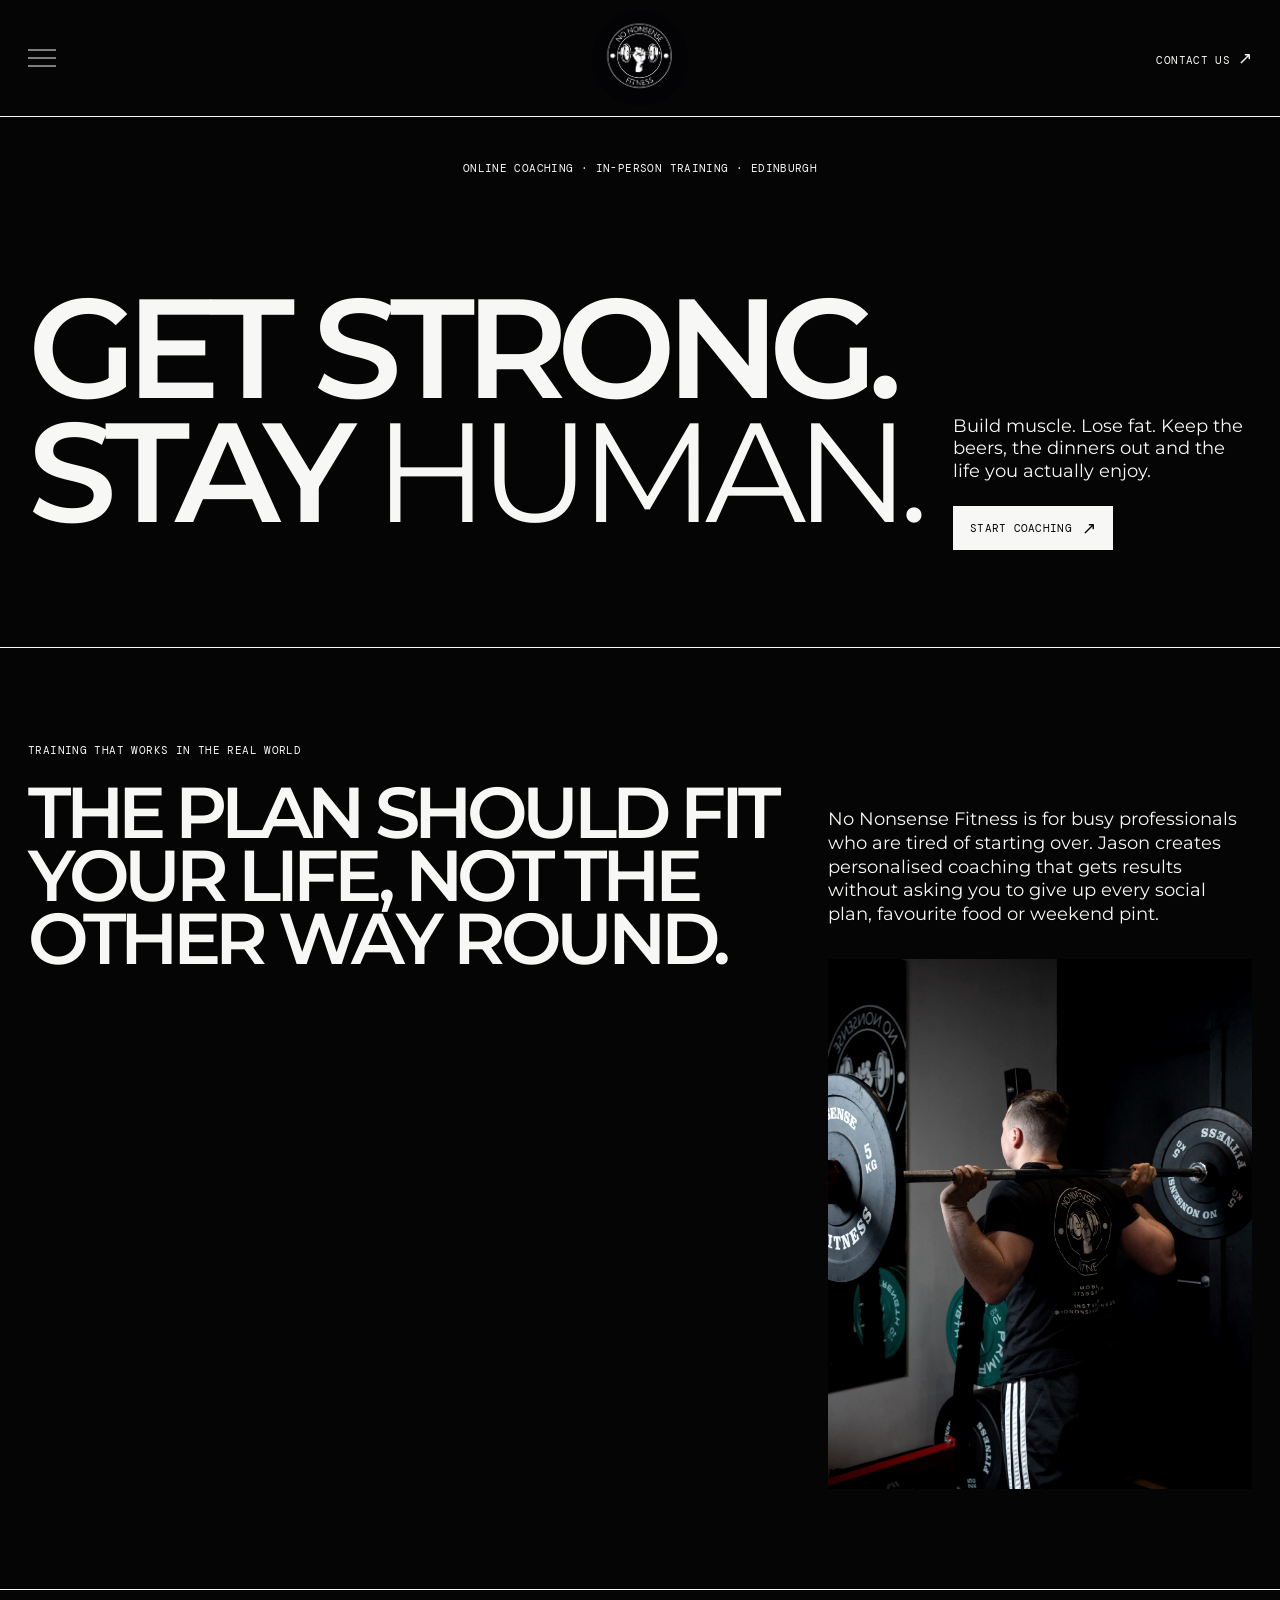
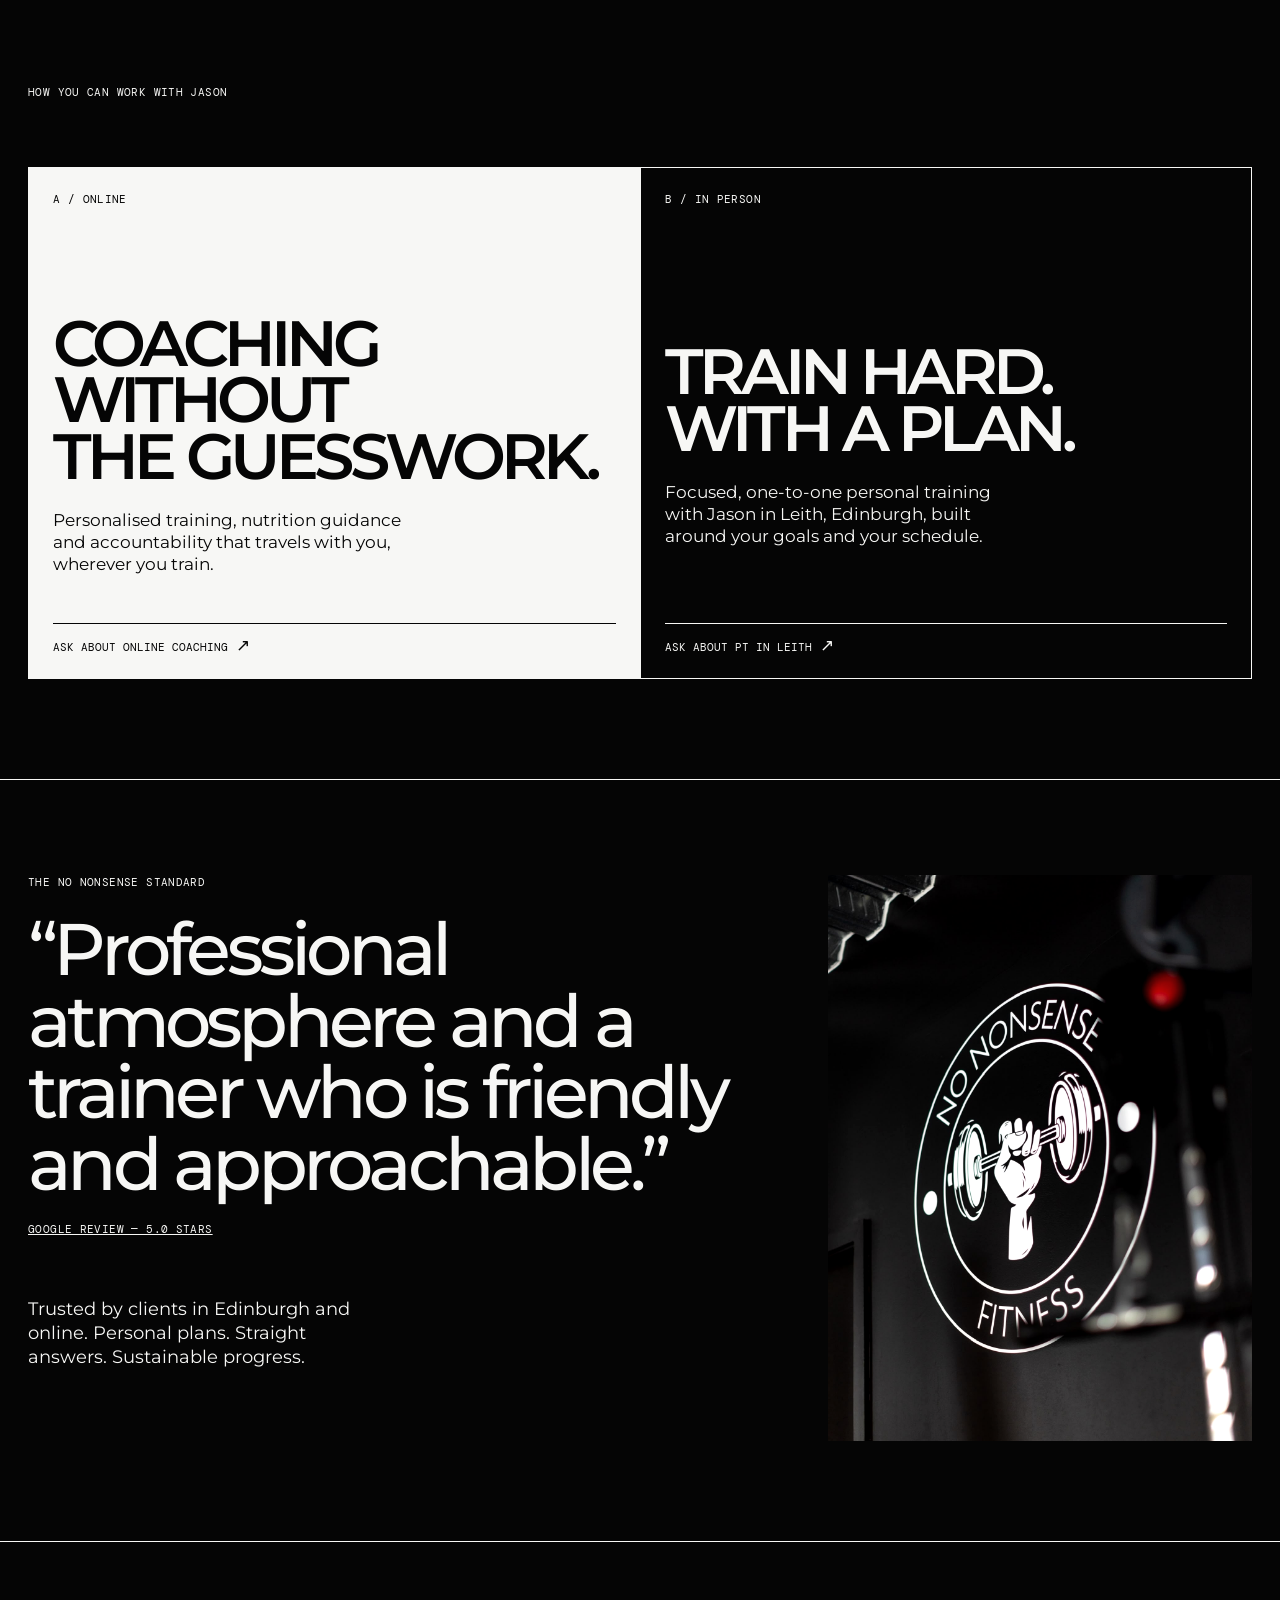
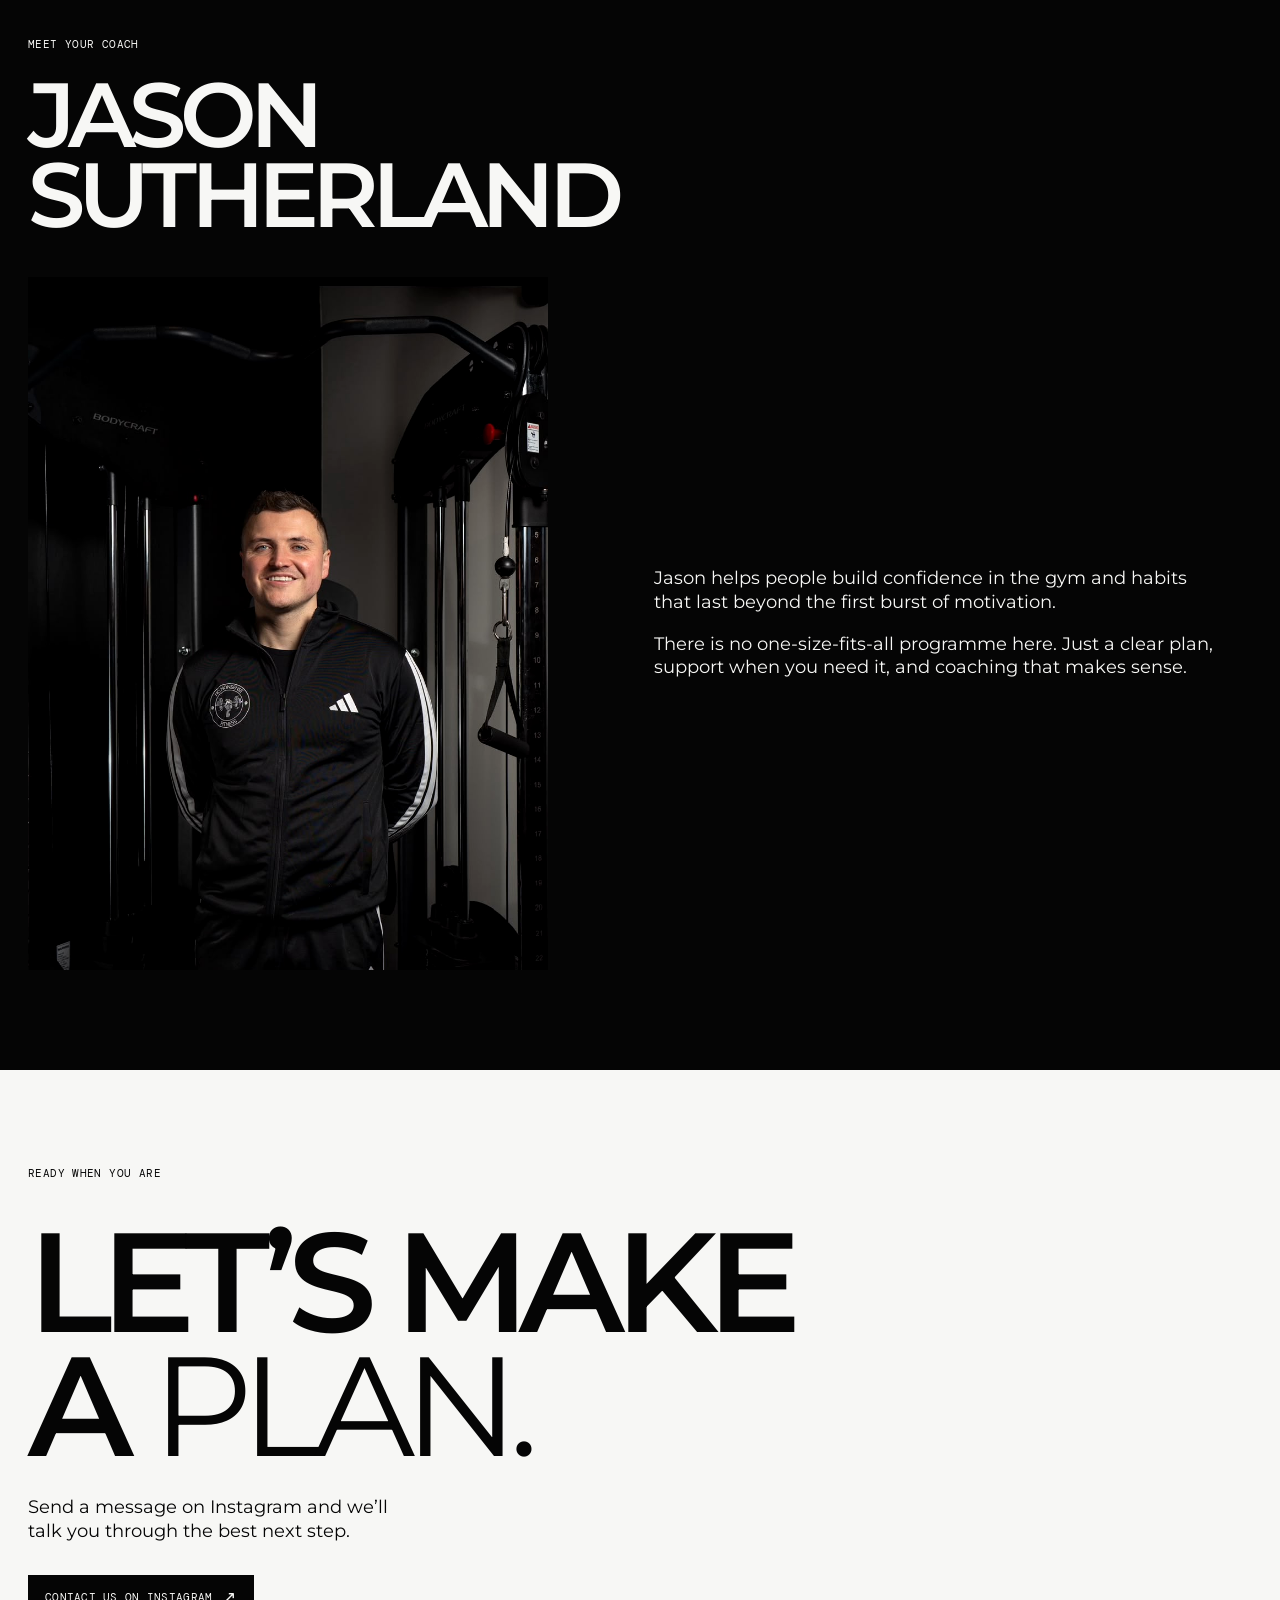
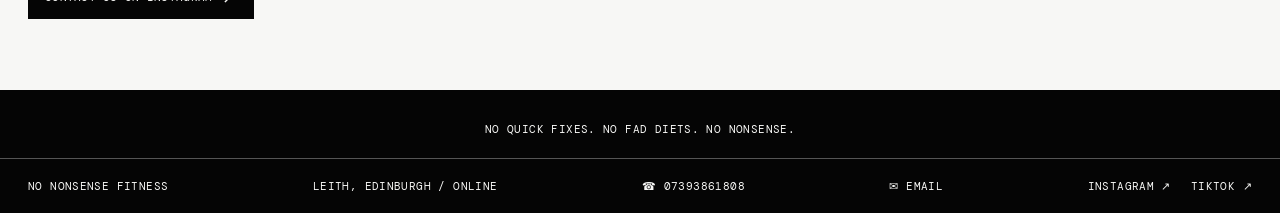
==== commit 3102d87b: "Align and center call to action labels" ====
--- a/index.html
+++ b/index.html
@@ -24,7 +24,7 @@
     <link rel="preconnect" href="https://fonts.googleapis.com" />
     <link rel="preconnect" href="https://fonts.gstatic.com" crossorigin />
     <link href="https://fonts.googleapis.com/css2?family=DM+Mono&amp;family=Montserrat:wght@400;500;600&amp;display=swap" rel="stylesheet" />
-    <link rel="stylesheet" href="styles.css?v=20260912-3" />
+    <link rel="stylesheet" href="styles.css?v=20260912-5" />
     <script type="application/ld+json">
       {
         "@context": "https://schema.org",
--- a/styles.css
+++ b/styles.css
@@ -24,7 +24,7 @@
 @keyframes menu-lift { 0%, 100% { transform: translateY(0); } 45% { transform: translateY(-3px); } }
 @media (prefers-reduced-motion: reduce) { .site-menu summary span { transition: none; } .site-menu[open] summary { animation: none; } }
 .menu-panel { position: absolute; top: calc(100% + 16px); left: 0; min-width: 194px; padding: 16px; border: 1px solid var(--paper); background: var(--ink); }
-.menu-panel a { display: block; font-family: "DM Mono", monospace; font-size: 11px; letter-spacing: .035em; text-decoration: none; }
+.menu-panel a { display: block; font-family: "DM Mono", monospace; font-size: 11px; letter-spacing: .035em; text-align: center; text-decoration: none; }
 .header-link, .overline, .eyebrow, .service-index, .review-source, .page-signoff, .site-footer { font-family: "DM Mono", monospace; font-size: 11px; letter-spacing: .035em; }
 .header-link { text-decoration: none; padding-top: 4px; }
 .header-link span[aria-hidden="true"], .service-card a span[aria-hidden="true"] { font-size: 17px; line-height: 0; }
@@ -39,8 +39,8 @@
 .hero-side { padding-bottom: 12px; }
 .hero-side p { font-size: 18px; line-height: 1.25; max-width: 330px; margin-bottom: 24px; }
 .mobile-only, .mobile-line-break { display: none; }
-.button { display: inline-flex; gap: 28px; align-items: center; justify-content: space-between; padding: 15px 17px; font-family: "DM Mono", monospace; font-size: 11px; letter-spacing: .025em; text-decoration: none; transition: transform .2s ease, background .2s ease, opacity .2s ease; }
-.button::after { content: "↗"; font-size: 17px; line-height: 0; }
+.button { display: inline-flex; gap: 10px; align-items: flex-end; justify-content: center; padding: 15px 17px; font-family: "DM Mono", monospace; font-size: 11px; letter-spacing: .025em; text-align: center; text-decoration: none; transition: transform .2s ease, background .2s ease, opacity .2s ease; }
+.button::after { content: "↗"; font-size: 17px; line-height: 11px; transform: translateY(-1px); }
 .button:hover { transform: translate(-3px,-3px); }
 .button:active { transform: translate(-1px,-1px); opacity: .88; }
 .button-dark { background: var(--paper); color: var(--ink); }
